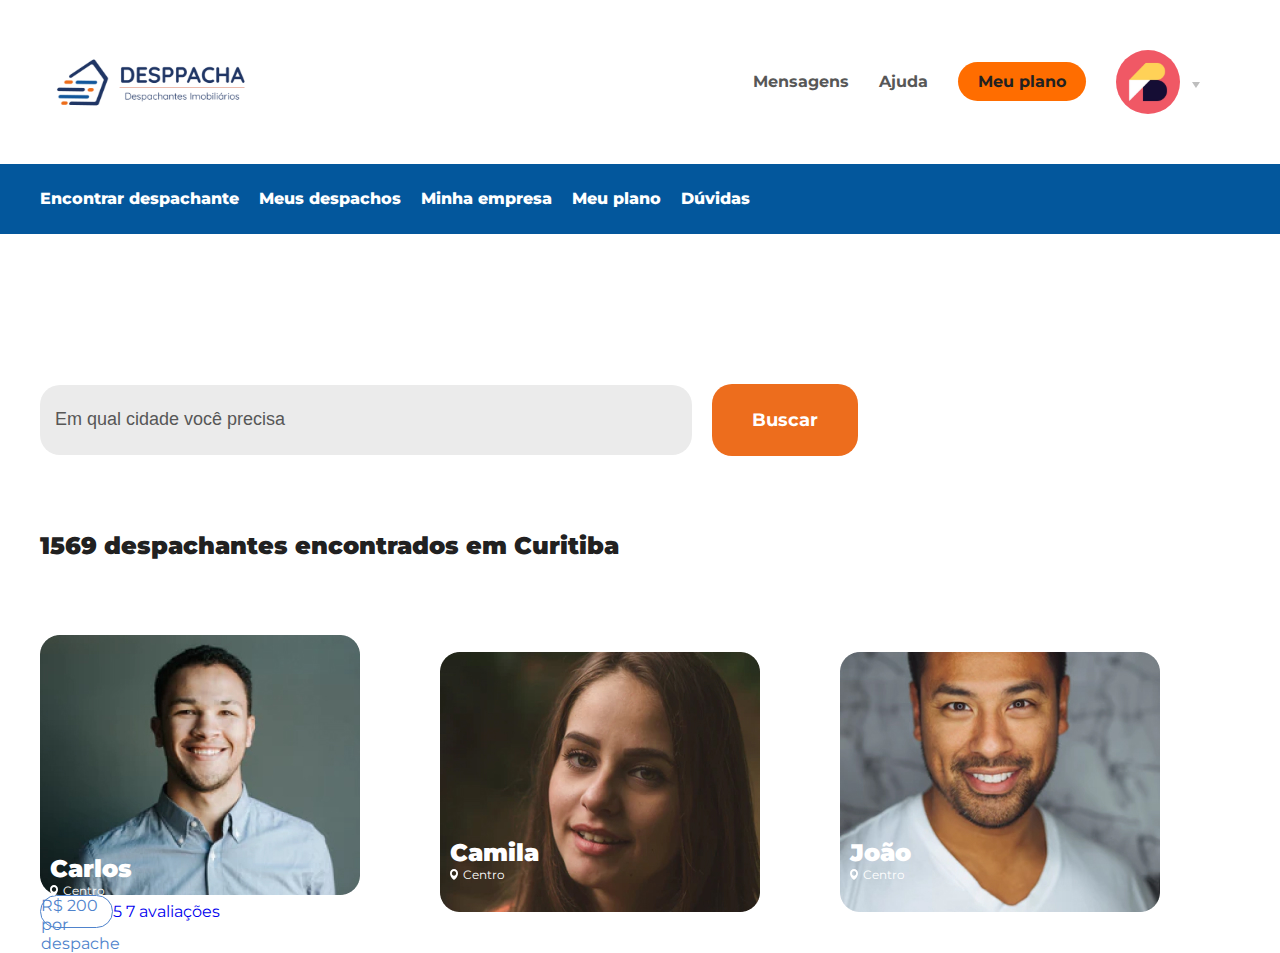
==== despachantes.html @ d0a4f6a8 "página inicial do prototipo" ====
<!DOCTYPE html>
<html lang="pt">
<head>
	<meta charset="UTF-8">
	<title>Desppacha</title>
	<meta name="viewport" content="width=device-width, initial-scale=1">
	<link rel="stylesheet" href="assets/css/styles.css">
</head>
<body>
	
	<!--header -->
	<header>
		<img src="assets/images/logo-desppacha.svg" alt="Desppacha">
		<div class="menu-header">
			<ul>
				<li><a href="#">Mensagens</a></li>
				<li><a href="#">Ajuda</a></li>
				<li><a href="#" class="meuplano">Meu plano</a></li>
				<li><img src="assets/images/logo-bcredi.svg" alt="Bcredi"></li>
			</ul>
		</div>
	</header>
	<!--header -->
	
	<!--main-menu -->
	<div class="main-menu">
		<div class="container">
			<nav>
				<a href="#" class="ativo">Encontrar despachante</a>
				<a href="#">Meus despachos</a>
				<a href="#">Minha empresa</a>
				<a href="#">Meu plano</a>
				<a href="#">Dúvidas</a>
			</nav>
		</div>
	</div>
	<!--main-menu -->

	<section class="busca-despachante">
		<div class="container">
			<div class="form-busca">
				<form>
					<input type="text" placeholder="Em qual cidade você precisa">
					<a href="#">Buscar</a>
				</form>
			</div>
		</div>
	</section>

	<section class="lista-despachantes">
		<div class="container">
			<h2>1569 despachantes encontrados em Curitiba</h2>

			<div class="list">
				<div class="perfil">
					<img src="assets/images/despachantes/foto-1.jpg" alt="">
					<div class="info-pessoais">
						<h3>Carlos</h3>
						<div class="local">
							<img src="assets/images/icon-local.svg" alt="">
							<p>Centro</p>
						</div>
					</div>
					<div class="info-geral">
						<a href="#" class="valor">R$ 200 por despache</a>
						<a href="#" class="avaliacoes"><span>5</span> 7 avaliações</a>
						<a href="#" class="certificado"></a>
					</div>	
				</div>
				<div class="perfil">
					<img src="assets/images/despachantes/foto-2.jpg" alt="">
					<div class="info-pessoais">
						<h3>Camila</h3>
						<div class="local">
							<img src="assets/images/icon-local.svg" alt="">
							<p>Centro</p>
						</div>
					</div>
					<div class="info-geral"></div>	
				</div>
				<div class="perfil">
					<img src="assets/images/despachantes/foto-3.jpg" alt="">
					<div class="info-pessoais">
						<h3>João</h3>
						<div class="local">
							<img src="assets/images/icon-local.svg" alt="">
							<p>Centro</p>
						</div>
					</div>
					<div class="info-geral"></div>	
				</div>
			</div>
		</div>
	</section>



	

</body>
</html>
---- assets/css/styles.css ----
@import url('https://fonts.googleapis.com/css2?family=Montserrat:wght@300;400;500;600;700;800;900&display=swap');

*, h1, h2, p, ul, li, a,
*:after,
*:before {
  margin:0;
  padding:0;
  box-sizing:border-box;
  -webkit-box-sizing:border-box;
  -moz-box-sizing:border-box;
  -webkit-font-smoothing:antialiased;
  font-smoothing:antialiased;
  text-rendering:optimizeLegibility;
}

body { background: #fff; color: #000; font-family: 'Montserrat', sans-serif; font-size:16px; font-weight:400; cursor:default;  overflow-x: hidden; }
html, body {height:100%; width: 100%;}

ul {
    list-style: none;
}

img {
  display: block;
  max-width: 100%;
}

.img-cover img {
  width: 100%;
  height: 100%;
  -webkit-object-fit: cover;
  object-fit: cover;
}

a {
  text-decoration: none;
  -moz-transition: all 0.5s;
  -o-transition: all 0.5s;
  -webkit-transition: all 0.5s;
  transition: all 0.5s;
}

a:hover {
  text-decoration: none;
  -moz-transition: all 0.2s;
  -o-transition: all 0.2s;
  -webkit-transition: all 0.2s;
  transition: all 0.2s;
}

.container{
  max-width: 1200px;
  width: 100%;
  
  margin: 0 auto;
}


header{
	padding: 50px;

	display: flex;
	justify-content: space-between;
	align-items: center;

}

header .menu-header ul {
  display: flex;
  align-items: center;
}

header .menu-header ul li {
  margin-right: 30px;
}

header .menu-header ul li a {
  font-weight: bold;
  line-height: 20px;
  color: #575757;
}

header .menu-header ul li a.meuplano{
  background: #FF6D00;
  border-radius: 42px;
  color: #212121;
  padding: 10px 20px;
}

header .menu-header ul li a.meuplano:hover{
  background: #03579C;
  color: #fff;
}


.main-menu{
  background: #03579C;
  padding: 25px 0;
}

.main-menu nav {
  display: flex;
  justify-content: flex-start;
  align-items: center
}

.main-menu nav a {
  color: #fff;
  font-weight: 800;
  line-height: 20px;
  padding-right: 20px;
}

.busca-despachante {
  padding: 150px 0 0 0;
}


.busca-despachante .container .form-busca{
  display: flex;
  justify-content: flex-start;
  align-items: center;
  flex-wrap: wrap;
  width: 100%;
}

.busca-despachante .container .form-busca h1 {
  font-weight: 900;
  font-size: 36px;
  line-height: 44px;
  color: #212121;
  padding-bottom: 50px;
}

.busca-despachante .container .form-busca form{
  display: flex;
  justify-content: space-between;
  align-items: center;
}

.busca-despachante .container .form-busca form input {
  width: 652px;
  height: 70px;

  background: #EBEBEB;
  border-radius: 20px;
  border: none;
  padding: 15px;
}

.busca-despachante .container .form-busca form a{
  background: #ED6D1D;
  border-radius: 20px;
  color: #fff;
  font-weight: bold;
  font-size: 18px;
  line-height: 22px;
  padding: 25px 40px;
  margin-left: 20px;
}

.busca-despachante .container .form-busca form ::placeholder {
  font-size: 18px;
  line-height: 22px;
  color: #575757;

}

.busca-despachante .container .form-busca form :-ms-input-placeholder { /* Internet Explorer 10-11 */
  color: #575757;
}

.busca-despachante .container .form-busca form ::-ms-input-placeholder { /* Microsoft Edge */
  color: #575757;
}

.lista-despachantes h2 {
  font-weight: 900;
  font-size: 24px;
  line-height: 29px;
  color: #212121;
  padding: 75px 0;
}

.lista-despachantes .list{
   display: flex;
   align-items: center;
   flex-wrap: wrap;
}

.lista-despachantes .list .perfil{
  flex: 33.33%;
  position: relative;
}

.lista-despachantes .list .perfil .info-pessoais{
  position: absolute;
  left: 10px;
  bottom: 30px;
  z-index: 1;
  color: #fff;
}

.lista-despachantes .list .perfil .info-pessoais h3 {
  font-weight: 900;
  font-size: 24px;
  line-height: 29px;
}

.lista-despachantes .list .perfil .info-pessoais .local {
  display: flex;
  align-items: center;

}

.lista-despachantes .list .perfil .info-pessoais .local img{
  font-size: 11px;
}

.lista-despachantes .list .perfil .info-pessoais .local p{
  font-size: 12px;
  line-height: 15px;
  margin-left: 5px;
}


.lista-despachantes .list .perfil .info-geral{
  display: flex;
  align-items: center;
}

.lista-despachantes .list .perfil .info-geral a.valor{
    border: 1px solid #4F83CC;
    border-radius: 36px;
    width: 73px;
    height: 33px;
    color:#4F83CC ;
}


footer {
  min-height: 345px;
}
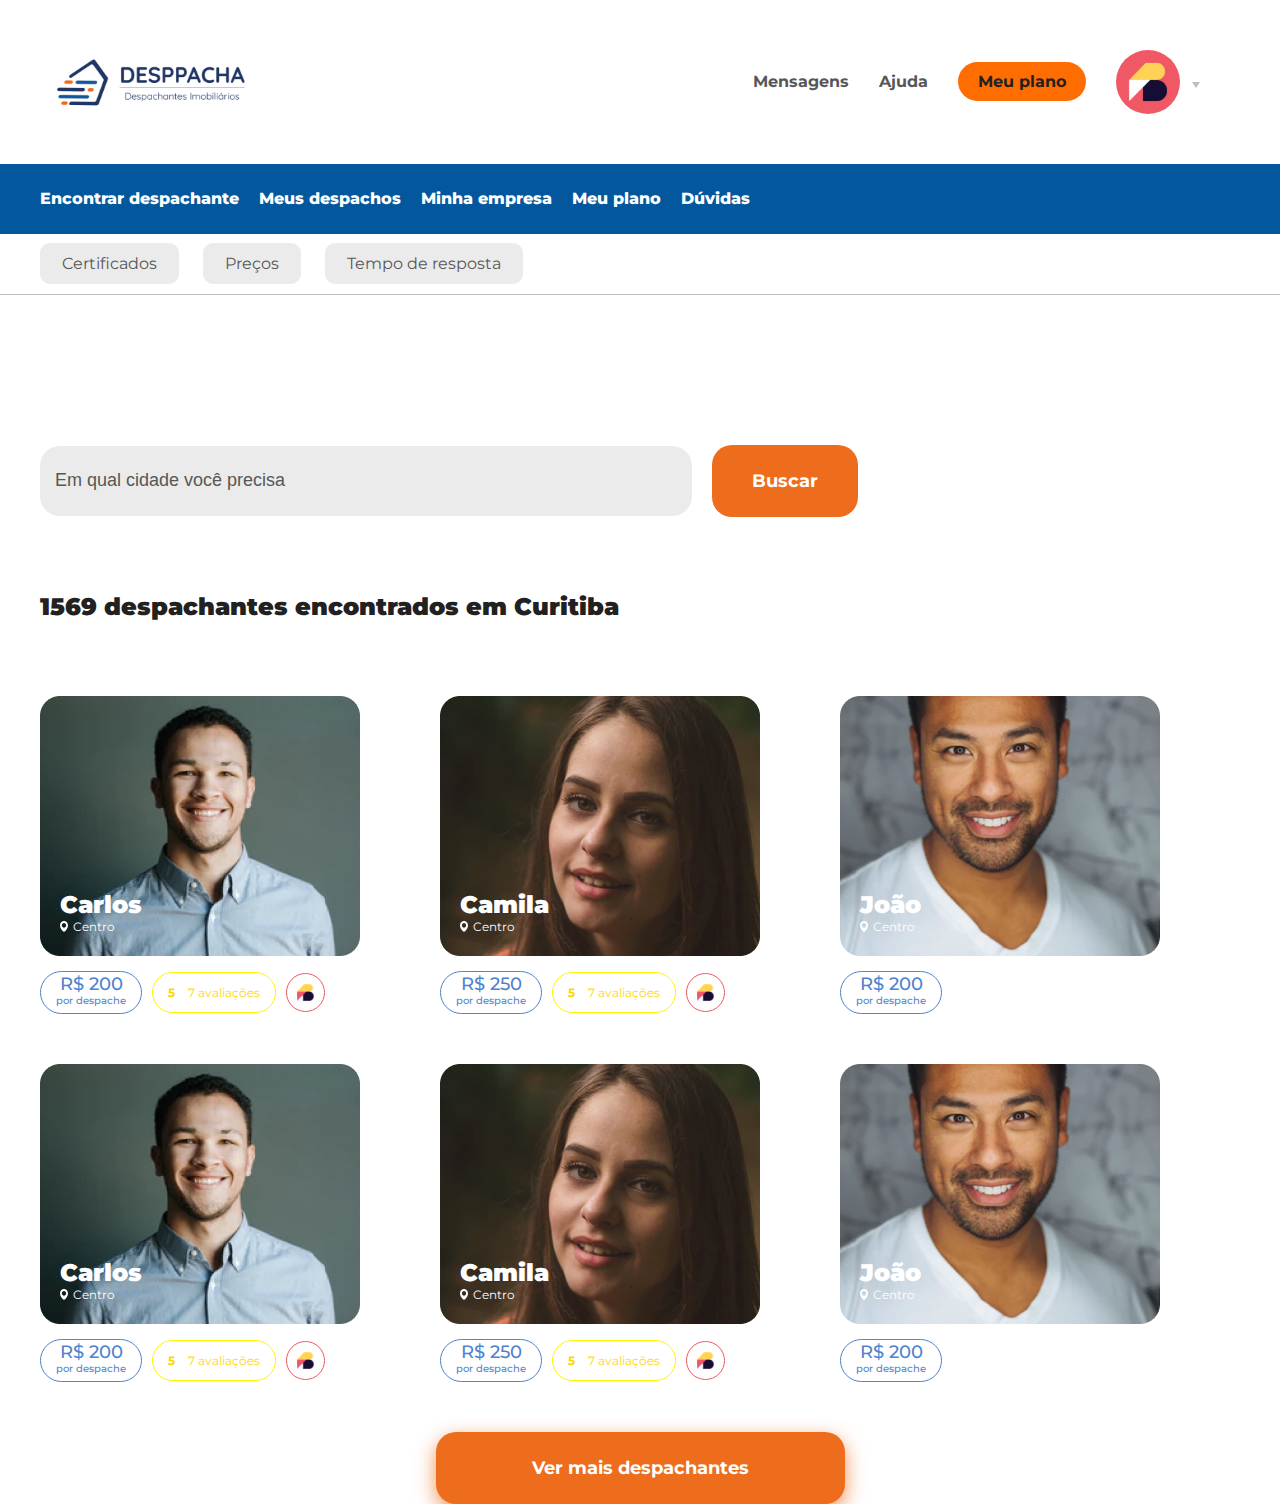
==== commit 6e13bc43: "telas lista despachantes" ====
--- a/despachantes.html
+++ b/despachantes.html
@@ -34,6 +34,15 @@
 			</nav>
 		</div>
 	</div>
+	<div class="menu-filtros">
+		<div class="container">
+			<nav>
+				<a href="#">Certificados</a>
+				<a href="#">Preços</a>
+				<a href="#">Tempo de resposta</a>
+			</nav>
+		</div>
+	</div>
 	<!--main-menu -->
 
 	<section class="busca-despachante">
@@ -50,7 +59,8 @@
 	<section class="lista-despachantes">
 		<div class="container">
 			<h2>1569 despachantes encontrados em Curitiba</h2>
-
+			
+			<!--list -->
 			<div class="list">
 				<div class="perfil">
 					<img src="assets/images/despachantes/foto-1.jpg" alt="">
@@ -62,9 +72,11 @@
 						</div>
 					</div>
 					<div class="info-geral">
-						<a href="#" class="valor">R$ 200 por despache</a>
+						<a href="#" class="valor">R$ 200 <br/><span>por despache</span></a>
 						<a href="#" class="avaliacoes"><span>5</span> 7 avaliações</a>
-						<a href="#" class="certificado"></a>
+						<a href="#" class="certificado">
+							<img src="assets/images/icon-certificado-bcredi.svg" alt="">
+						</a>
 					</div>	
 				</div>
 				<div class="perfil">
@@ -76,7 +88,13 @@
 							<p>Centro</p>
 						</div>
 					</div>
-					<div class="info-geral"></div>	
+					<div class="info-geral">
+						<a href="#" class="valor">R$ 250 <br/><span>por despache</span></a>
+						<a href="#" class="avaliacoes"><span>5</span> 7 avaliações</a>
+						<a href="#" class="certificado">
+							<img src="assets/images/icon-certificado-bcredi.svg" alt="">
+						</a>
+					</div>	
 				</div>
 				<div class="perfil">
 					<img src="assets/images/despachantes/foto-3.jpg" alt="">
@@ -87,9 +105,70 @@
 							<p>Centro</p>
 						</div>
 					</div>
-					<div class="info-geral"></div>	
+					<div class="info-geral">
+						<a href="#" class="valor">R$ 200 <br/><span>por despache</span></a>
+					</div>	
 				</div>
 			</div>
+			<!--list -->
+			
+			<!--list -->
+			<div class="list">
+				<div class="perfil">
+					<img src="assets/images/despachantes/foto-1.jpg" alt="">
+					<div class="info-pessoais">
+						<h3>Carlos</h3>
+						<div class="local">
+							<img src="assets/images/icon-local.svg" alt="">
+							<p>Centro</p>
+						</div>
+					</div>
+					<div class="info-geral">
+						<a href="#" class="valor">R$ 200 <br/><span>por despache</span></a>
+						<a href="#" class="avaliacoes"><span>5</span> 7 avaliações</a>
+						<a href="#" class="certificado">
+							<img src="assets/images/icon-certificado-bcredi.svg" alt="">
+						</a>
+					</div>	
+				</div>
+				<div class="perfil">
+					<img src="assets/images/despachantes/foto-2.jpg" alt="">
+					<div class="info-pessoais">
+						<h3>Camila</h3>
+						<div class="local">
+							<img src="assets/images/icon-local.svg" alt="">
+							<p>Centro</p>
+						</div>
+					</div>
+					<div class="info-geral">
+						<a href="#" class="valor">R$ 250 <br/><span>por despache</span></a>
+						<a href="#" class="avaliacoes"><span>5</span> 7 avaliações</a>
+						<a href="#" class="certificado">
+							<img src="assets/images/icon-certificado-bcredi.svg" alt="">
+						</a>
+					</div>	
+				</div>
+				<div class="perfil">
+					<img src="assets/images/despachantes/foto-3.jpg" alt="">
+					<div class="info-pessoais">
+						<h3>João</h3>
+						<div class="local">
+							<img src="assets/images/icon-local.svg" alt="">
+							<p>Centro</p>
+						</div>
+					</div>
+					<div class="info-geral">
+						<a href="#" class="valor">R$ 200 <br/><span>por despache</span></a>
+					</div>	
+				</div>
+			</div>
+			<!--list -->
+
+			<div class="ver-mais-despachantes">
+				<a href="#">Ver mais despachantes</a>
+			</div>
+
+
 		</div>
 	</section>
 
--- a/assets/css/styles.css
+++ b/assets/css/styles.css
@@ -111,6 +111,22 @@
   padding-right: 20px;
 }
 
+.menu-filtros{
+  padding: 20px 0;
+  border-bottom: 1px solid #BEBEBE;
+}
+
+.menu-filtros nav a{
+  background: #EBEBEB;
+  border-radius: 10px;
+  font-size: 16px;
+  line-height: 20px;
+  color: #575757;
+
+  padding: 11px 22px;
+  margin-right: 20px;
+}
+
 .busca-despachante {
   padding: 150px 0 0 0;
 }
@@ -191,12 +207,13 @@
 .lista-despachantes .list .perfil{
   flex: 33.33%;
   position: relative;
+  margin-bottom: 50px;
 }
 
 .lista-despachantes .list .perfil .info-pessoais{
   position: absolute;
-  left: 10px;
-  bottom: 30px;
+  left: 20px;
+  bottom: 80px;
   z-index: 1;
   color: #fff;
 }
@@ -227,15 +244,80 @@
 .lista-despachantes .list .perfil .info-geral{
   display: flex;
   align-items: center;
+  margin-top: 15px;
+  max-width: 320px;
+}
+
+.lista-despachantes .list .perfil .info-geral a{
+  margin-right: 10px;
 }
 
 .lista-despachantes .list .perfil .info-geral a.valor{
     border: 1px solid #4F83CC;
     border-radius: 36px;
-    width: 73px;
-    height: 33px;
+    font-size: 18px;
+    font-weight: 500;
     color:#4F83CC ;
-}
+    text-align: center;
+    padding: 5px 15px;
+    line-height: 14px;
+}
+
+.lista-despachantes .list .perfil .info-geral a.valor span{
+    font-size: 10px;
+}
+
+.lista-despachantes .list .perfil .info-geral a.avaliacoes {
+  border: 1px solid #FFF500;
+  box-sizing: border-box;
+  border-radius: 36px;
+
+  font-weight: normal;
+  font-size: 12px;
+  line-height: 15px;
+  text-align: center;
+  color: #FFD601;
+   padding: 12px 15px;
+
+}
+
+.lista-despachantes .list .perfil .info-geral a.avaliacoes span{
+  font-weight: bold;
+  margin-right: 10px;
+  font-size: 12px;
+}
+
+.lista-despachantes .list .perfil .info-geral a.certificado{
+  border: 1px solid #F05865;
+  border-radius: 50px;
+  padding: 10px;
+}
+
+
+.ver-mais-despachantes{
+  display: flex;
+  justify-content: center;
+  margin-bottom: 90px;
+}
+
+.ver-mais-despachantes a {
+  background: #ED6D1D;
+  box-shadow: 0px 7px 20px rgba(237, 109, 29, 0.75);
+  border-radius: 20px;
+
+  padding: 25px 96px;
+  color: #fff;
+  text-align: center;
+  font-weight: bold;
+  font-size: 18px;
+  line-height: 22px;
+}
+
+.ver-mais-despachantes a:hover{
+   background: #03579C;
+   box-shadow: 0px 7px 20px rgb(3,87,156);
+}
+
 
 
 footer {
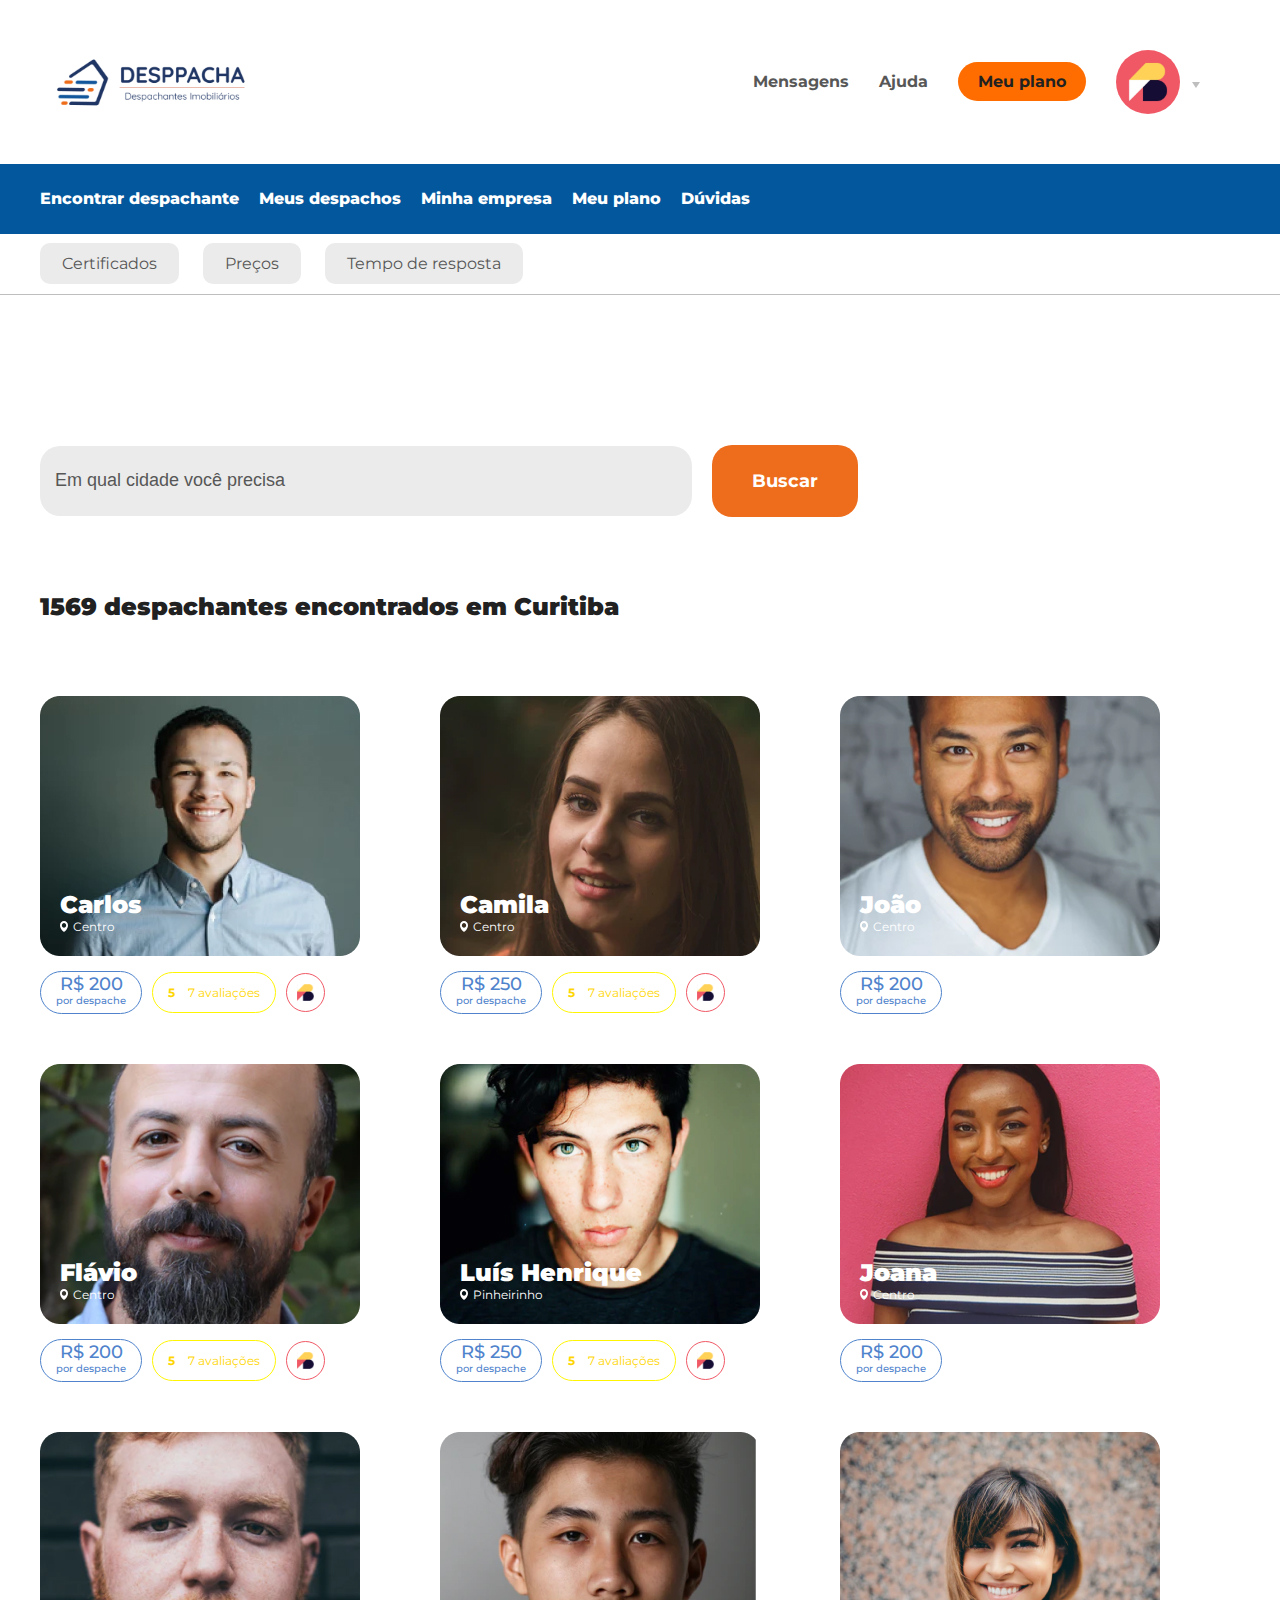
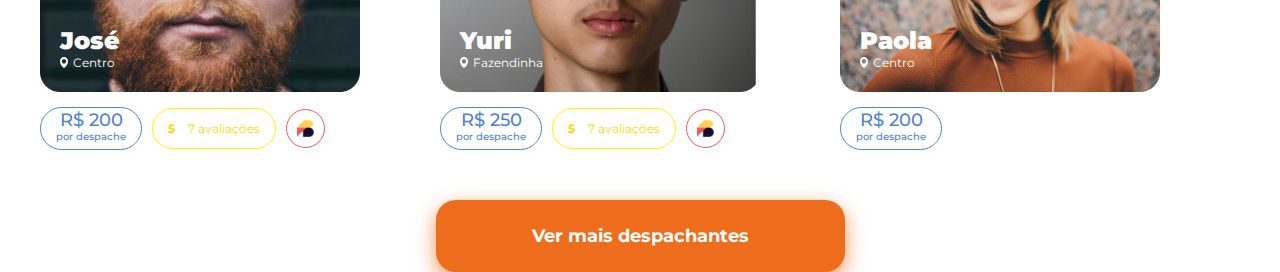
==== commit 98adeba0: "telas do prototipo" ====
--- a/despachantes.html
+++ b/despachantes.html
@@ -26,14 +26,17 @@
 	<div class="main-menu">
 		<div class="container">
 			<nav>
-				<a href="#" class="ativo">Encontrar despachante</a>
-				<a href="#">Meus despachos</a>
+				<a href="despachantes.html" class="ativo">Encontrar despachante</a>
+				<a href="meus-despachos.html">Meus despachos</a>
 				<a href="#">Minha empresa</a>
 				<a href="#">Meu plano</a>
 				<a href="#">Dúvidas</a>
 			</nav>
 		</div>
 	</div>
+	<!--main-menu -->
+
+	<!--menu-filtros -->
 	<div class="menu-filtros">
 		<div class="container">
 			<nav>
@@ -43,7 +46,7 @@
 			</nav>
 		</div>
 	</div>
-	<!--main-menu -->
+	<!--menu-filtros -->
 
 	<section class="busca-despachante">
 		<div class="container">
@@ -111,33 +114,33 @@
 				</div>
 			</div>
 			<!--list -->
-			
+
 			<!--list -->
 			<div class="list">
 				<div class="perfil">
-					<img src="assets/images/despachantes/foto-1.jpg" alt="">
-					<div class="info-pessoais">
-						<h3>Carlos</h3>
-						<div class="local">
-							<img src="assets/images/icon-local.svg" alt="">
-							<p>Centro</p>
-						</div>
-					</div>
-					<div class="info-geral">
-						<a href="#" class="valor">R$ 200 <br/><span>por despache</span></a>
-						<a href="#" class="avaliacoes"><span>5</span> 7 avaliações</a>
-						<a href="#" class="certificado">
-							<img src="assets/images/icon-certificado-bcredi.svg" alt="">
-						</a>
-					</div>	
-				</div>
-				<div class="perfil">
-					<img src="assets/images/despachantes/foto-2.jpg" alt="">
-					<div class="info-pessoais">
-						<h3>Camila</h3>
-						<div class="local">
-							<img src="assets/images/icon-local.svg" alt="">
-							<p>Centro</p>
+					<img src="assets/images/despachantes/foto-4.jpg" alt="">
+					<div class="info-pessoais">
+						<h3>Flávio</h3>
+						<div class="local">
+							<img src="assets/images/icon-local.svg" alt="">
+							<p>Centro</p>
+						</div>
+					</div>
+					<div class="info-geral">
+						<a href="#" class="valor">R$ 200 <br/><span>por despache</span></a>
+						<a href="#" class="avaliacoes"><span>5</span> 7 avaliações</a>
+						<a href="#" class="certificado">
+							<img src="assets/images/icon-certificado-bcredi.svg" alt="">
+						</a>
+					</div>	
+				</div>
+				<div class="perfil">
+					<img src="assets/images/despachantes/foto-5.jpg" alt="">
+					<div class="info-pessoais">
+						<h3>Luís Henrique</h3>
+						<div class="local">
+							<img src="assets/images/icon-local.svg" alt="">
+							<p>Pinheirinho</p>
 						</div>
 					</div>
 					<div class="info-geral">
@@ -149,9 +152,61 @@
 					</div>	
 				</div>
 				<div class="perfil">
-					<img src="assets/images/despachantes/foto-3.jpg" alt="">
-					<div class="info-pessoais">
-						<h3>João</h3>
+					<img src="assets/images/despachantes/foto-6.jpg" alt="">
+					<div class="info-pessoais">
+						<h3>Joana</h3>
+						<div class="local">
+							<img src="assets/images/icon-local.svg" alt="">
+							<p>Centro</p>
+						</div>
+					</div>
+					<div class="info-geral">
+						<a href="#" class="valor">R$ 200 <br/><span>por despache</span></a>
+					</div>	
+				</div>
+			</div>
+			<!--list -->
+
+			<!--list -->
+			<div class="list">
+				<div class="perfil">
+					<img src="assets/images/despachantes/foto-7.jpg" alt="">
+					<div class="info-pessoais">
+						<h3>José</h3>
+						<div class="local">
+							<img src="assets/images/icon-local.svg" alt="">
+							<p>Centro</p>
+						</div>
+					</div>
+					<div class="info-geral">
+						<a href="#" class="valor">R$ 200 <br/><span>por despache</span></a>
+						<a href="#" class="avaliacoes"><span>5</span> 7 avaliações</a>
+						<a href="#" class="certificado">
+							<img src="assets/images/icon-certificado-bcredi.svg" alt="">
+						</a>
+					</div>	
+				</div>
+				<div class="perfil">
+					<img src="assets/images/despachantes/foto-8.jpg" alt="">
+					<div class="info-pessoais">
+						<h3>Yuri</h3>
+						<div class="local">
+							<img src="assets/images/icon-local.svg" alt="">
+							<p>Fazendinha</p>
+						</div>
+					</div>
+					<div class="info-geral">
+						<a href="#" class="valor">R$ 250 <br/><span>por despache</span></a>
+						<a href="#" class="avaliacoes"><span>5</span> 7 avaliações</a>
+						<a href="#" class="certificado">
+							<img src="assets/images/icon-certificado-bcredi.svg" alt="">
+						</a>
+					</div>	
+				</div>
+				<div class="perfil">
+					<img src="assets/images/despachantes/foto-9.jpg" alt="">
+					<div class="info-pessoais">
+						<h3>Paola</h3>
 						<div class="local">
 							<img src="assets/images/icon-local.svg" alt="">
 							<p>Centro</p>
--- a/assets/css/styles.css
+++ b/assets/css/styles.css
@@ -131,6 +131,45 @@
   padding: 150px 0 0 0;
 }
 
+.barra-secundaria{
+  padding: 20px 0;
+  border-bottom: 1px solid #BEBEBE;
+}
+
+.barra-secundaria .content-barra{
+  display: flex;
+  justify-content: space-between;
+  align-items: center;
+}
+
+.barra-secundaria .content-barra .title{
+  display: flex;
+}
+
+.barra-secundaria .content-barra .title h1{
+  font-weight: bold;
+  font-size: 24px;
+  line-height: 29px;
+  margin-left: 15px;
+  color: #212121;
+}
+
+.barra-secundaria .content-barra .filtro form input{
+  background: #EBEBEB;
+  border-radius: 10px;
+  border: none;
+  padding: 10px;
+}
+
+.barra-secundaria .content-barra .filtro form ::placeholder {
+  font-size: 16px;
+  line-height: 20px;
+
+  color: #575757;
+
+
+}
+
 
 .busca-despachante .container .form-busca{
   display: flex;
@@ -319,6 +358,255 @@
 }
 
 
+.perfil-despachante {
+  padding: 130px 0 70px 0;
+}
+
+.perfil-despachante .info-perfil{
+  display: flex;
+  justify-content: space-between;
+  max-width: 950px;
+}
+
+.perfil-despachante .info-perfil .foto {
+  flex: 1;
+  display: flex;
+  align-items: center;
+  flex-direction: column;
+}
+
+
+.perfil-despachante .info-perfil .foto .certificado{
+  display: flex;
+  justify-content: center;
+  align-items: center;
+  font-weight: 500;
+  font-size: 12px;
+  line-height: 15px;
+  color: #000000;
+  margin-top: 15px;
+}
+
+
+.perfil-despachante .info-perfil .foto .certificado .icon img{
+  margin-right: 10px;
+  border: 1px solid #F05865;
+  border-radius: 50px;
+  padding: 5px;
+
+  display: flex;
+  align-items: center;
+}
+
+.perfil-despachante .info-perfil .detalhes{
+  flex:2;
+  max-width: 300px;
+  margin-top: 40px;
+}
+
+.perfil-despachante .info-perfil .detalhes p.nome{
+  font-weight: bold;
+  font-size: 24px;
+  line-height: 29px;
+  color: #000000;
+  display: block;
+}
+
+.perfil-despachante .info-perfil .detalhes p.local{
+  font-size: 14px;
+  line-height: 17px;
+  color: #000000;
+
+  padding-top: 10px;
+  display: block;
+}
+
+.perfil-despachante .info-perfil .detalhes p.avaliacao{
+  font-size: 12px;
+  line-height: 15px;
+  color: #FFD601;
+  padding-top: 10px;
+  display: block;
+
+}
+
+.perfil-despachante .info-perfil .detalhes p.desde{
+  font-weight: 500;
+  font-size: 16px;
+  line-height: 20px;
+  color: #212121;
+  padding-top: 15px;
+  display: block;
+}
+
+.perfil-despachante .info-perfil .detalhes a{
+  background: #ED6D1D;
+  border: 1px solid #ED6D1D;
+  box-sizing: border-box;
+  border-radius: 36px;
+  display: block;
+
+  font-weight: bold;
+  font-size: 18px;
+  line-height: 22px;
+  padding: 10px 60px;
+  margin-top: 25px;
+  text-align: center;
+  color: #FFFFFF;
+  width: 216px;
+}
+
+.perfil-despachante .info-perfil .preco{
+  flex: 1;
+  display: flex;
+  align-items: flex-start;
+  justify-content: flex-end;
+}
+
+.perfil-despachante .info-perfil .preco a{
+    border: 1px solid #03579C;
+    border-radius: 18px;
+    font-size: 40px;
+    font-weight: 800;
+    color:#03579C ;
+    text-align: center;
+    padding: 15px 30px;
+    line-height: 25px;
+}
+
+.perfil-despachante .info-perfil .preco a span{
+  font-size: 21px;
+  font-weight: 500;
+}
+
+
+.mensagem-despachante .chat{
+  background: #F8F8F8;
+  box-shadow: 0px 4px 4px rgba(0, 0, 0, 0.25);
+  border-radius: 20px;
+
+  height: 275px;
+  max-width: 770px;
+  margin: 0 auto;
+  padding: 35px;
+}
+
+.mensagem-despachante .chat h2{
+  font-weight: 500;
+  font-size: 16px;
+  line-height: 20px;
+
+  color: #212121;
+
+}
+
+.mensagem-despachante .chat p{
+  font-weight: 500;
+  font-size: 16px;
+  line-height: 20px;
+
+  color: #BEBEBE;
+}
+
+.mensagem-despachante .enviemensagem{
+  display: flex;
+  justify-content: center;
+  margin: 60px 0;
+}
+
+.mensagem-despachante .enviemensagem a {
+
+  background: #ED6D1D;
+  border: 1px solid #ED6D1D;
+  box-sizing: border-box;
+  border-radius: 36px;
+
+  font-weight: bold;
+  font-size: 24px;
+  line-height: 29px;
+  padding: 13px 45px;
+  text-align: center;
+  color: #FFFFFF;
+  width: 396px;
+}
+
+.pagamentos-despachantes .opcoes-pagamentos{
+  display: flex;
+  justify-content: space-between;
+  align-items: flex-start;
+
+  border: 1px solid #03579C;
+  box-sizing: border-box;
+  border-radius: 20px;
+  padding: 35px 45px;
+}
+
+.pagamentos-despachantes .opcoes-pagamentos .opcao-pagamento{
+    display: flex;
+    flex-direction: column;
+}
+
+.pagamentos-despachantes .opcoes-pagamentos .opcao-pagamento a.boleto{
+  background: #03579C;
+  box-shadow: 0px 4px 4px rgba(0, 0, 0, 0.25);
+  border-radius: 20px;
+
+  font-weight: bold;
+  font-size: 18px;
+  line-height: 22px;
+  padding: 25px 65px;
+  color: #FFFFFF;
+}
+
+.pagamentos-despachantes .opcoes-pagamentos .opcao-pagamento a.cartao{
+  background: #FF6D00;
+  box-shadow: 0px 4px 4px rgba(0, 0, 0, 0.25);
+  border-radius: 20px;
+
+  font-weight: bold;
+  font-size: 18px;
+  line-height: 22px;
+  padding: 25px 65px;
+  color: #FFFFFF;
+  margin-top: 40px;
+}
+
+.pagamentos-despachantes .opcoes-pagamentos .valor-total::before{
+  content: "";
+  display: block;
+  width: 2px;
+  height: 186px;
+  background-color: #03579C;
+  position: absolute;
+
+}
+
+
+.pagamentos-despachantes .opcoes-pagamentos .valor-total p{
+  font-weight: bold;
+  font-size: 40px;
+  line-height: 49px;
+  text-align: center;
+
+  color: #03579C;
+  margin-left: 50px;
+}
+
+.pagamentos-despachantes .opcoes-pagamentos .valor-total p span {
+  font-weight: 500;
+  font-size: 16px;
+  line-height: 20px;
+  color: #212121;
+}
+
+.meus-despaches .despaches {
+  display: flex;
+  justify-content: center;
+  align-items: center;
+
+  margin-top: 60px;
+}
+
 
 footer {
   min-height: 345px;
